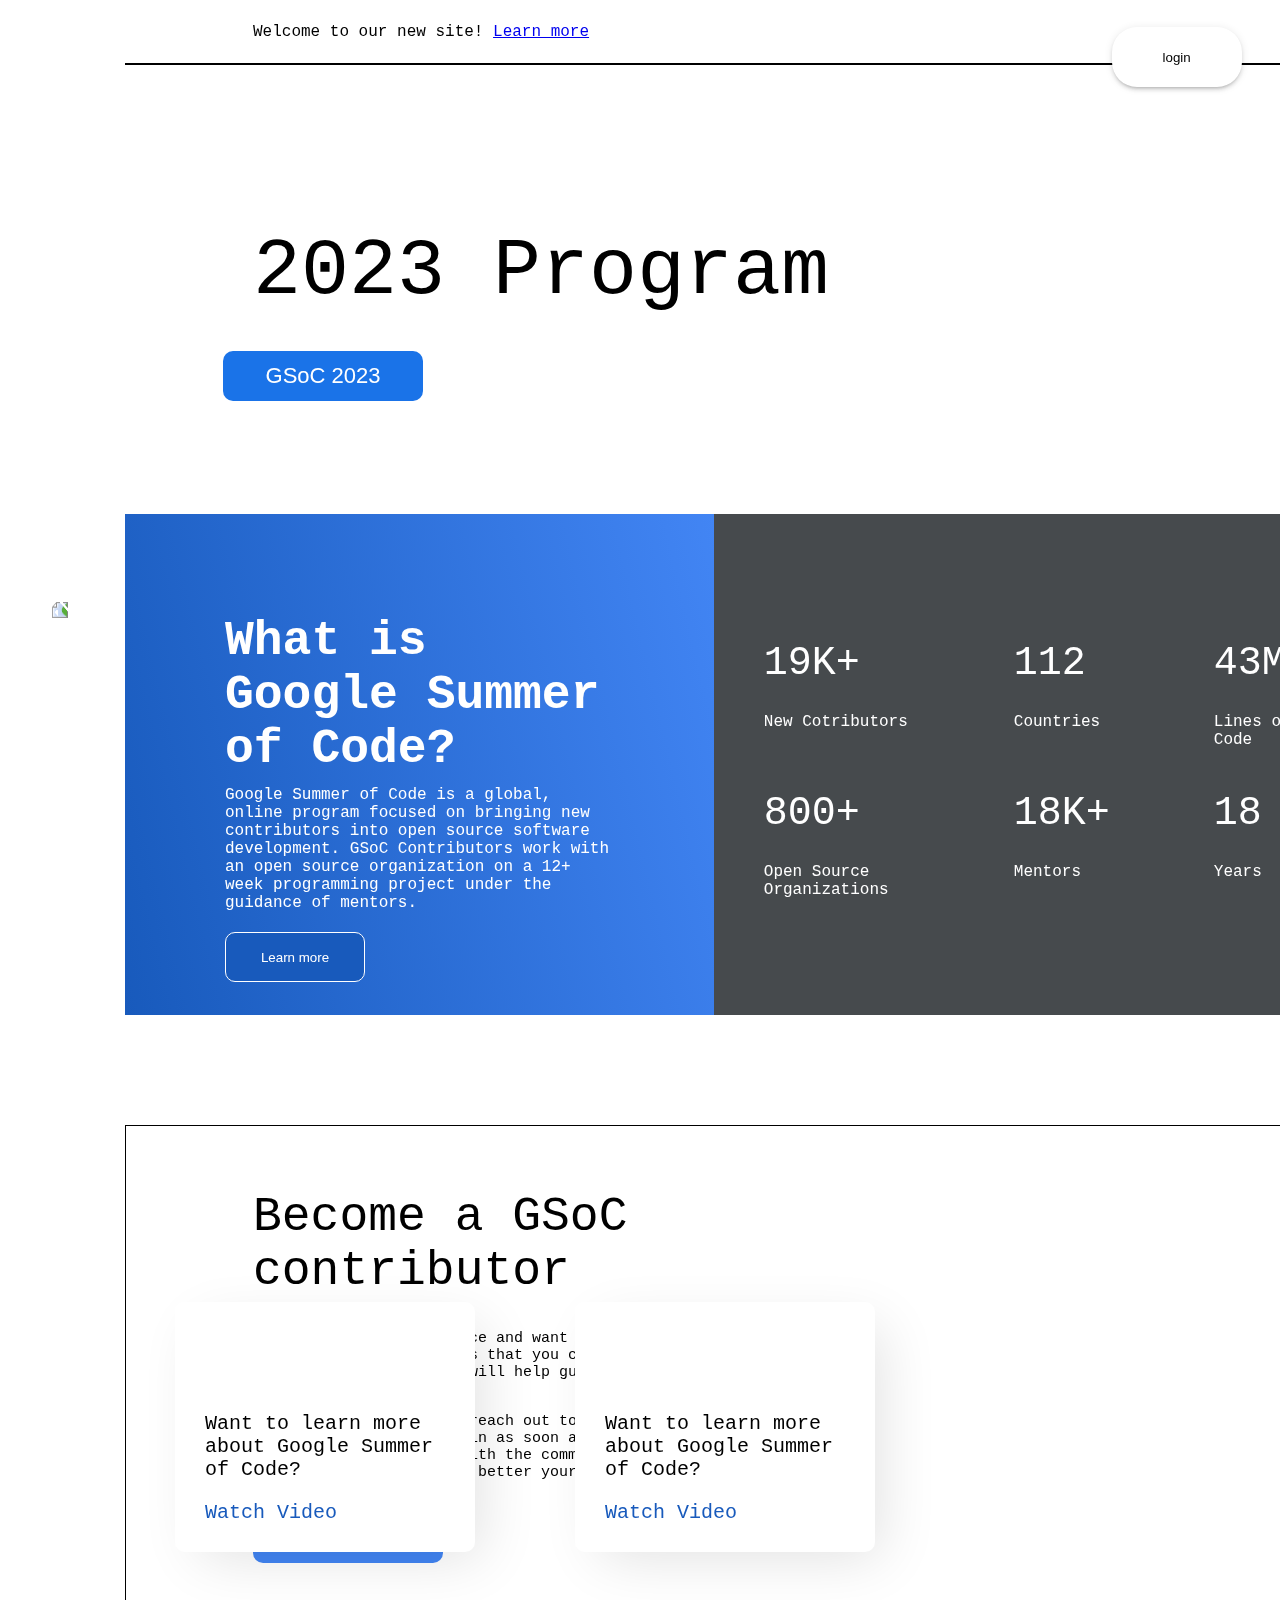
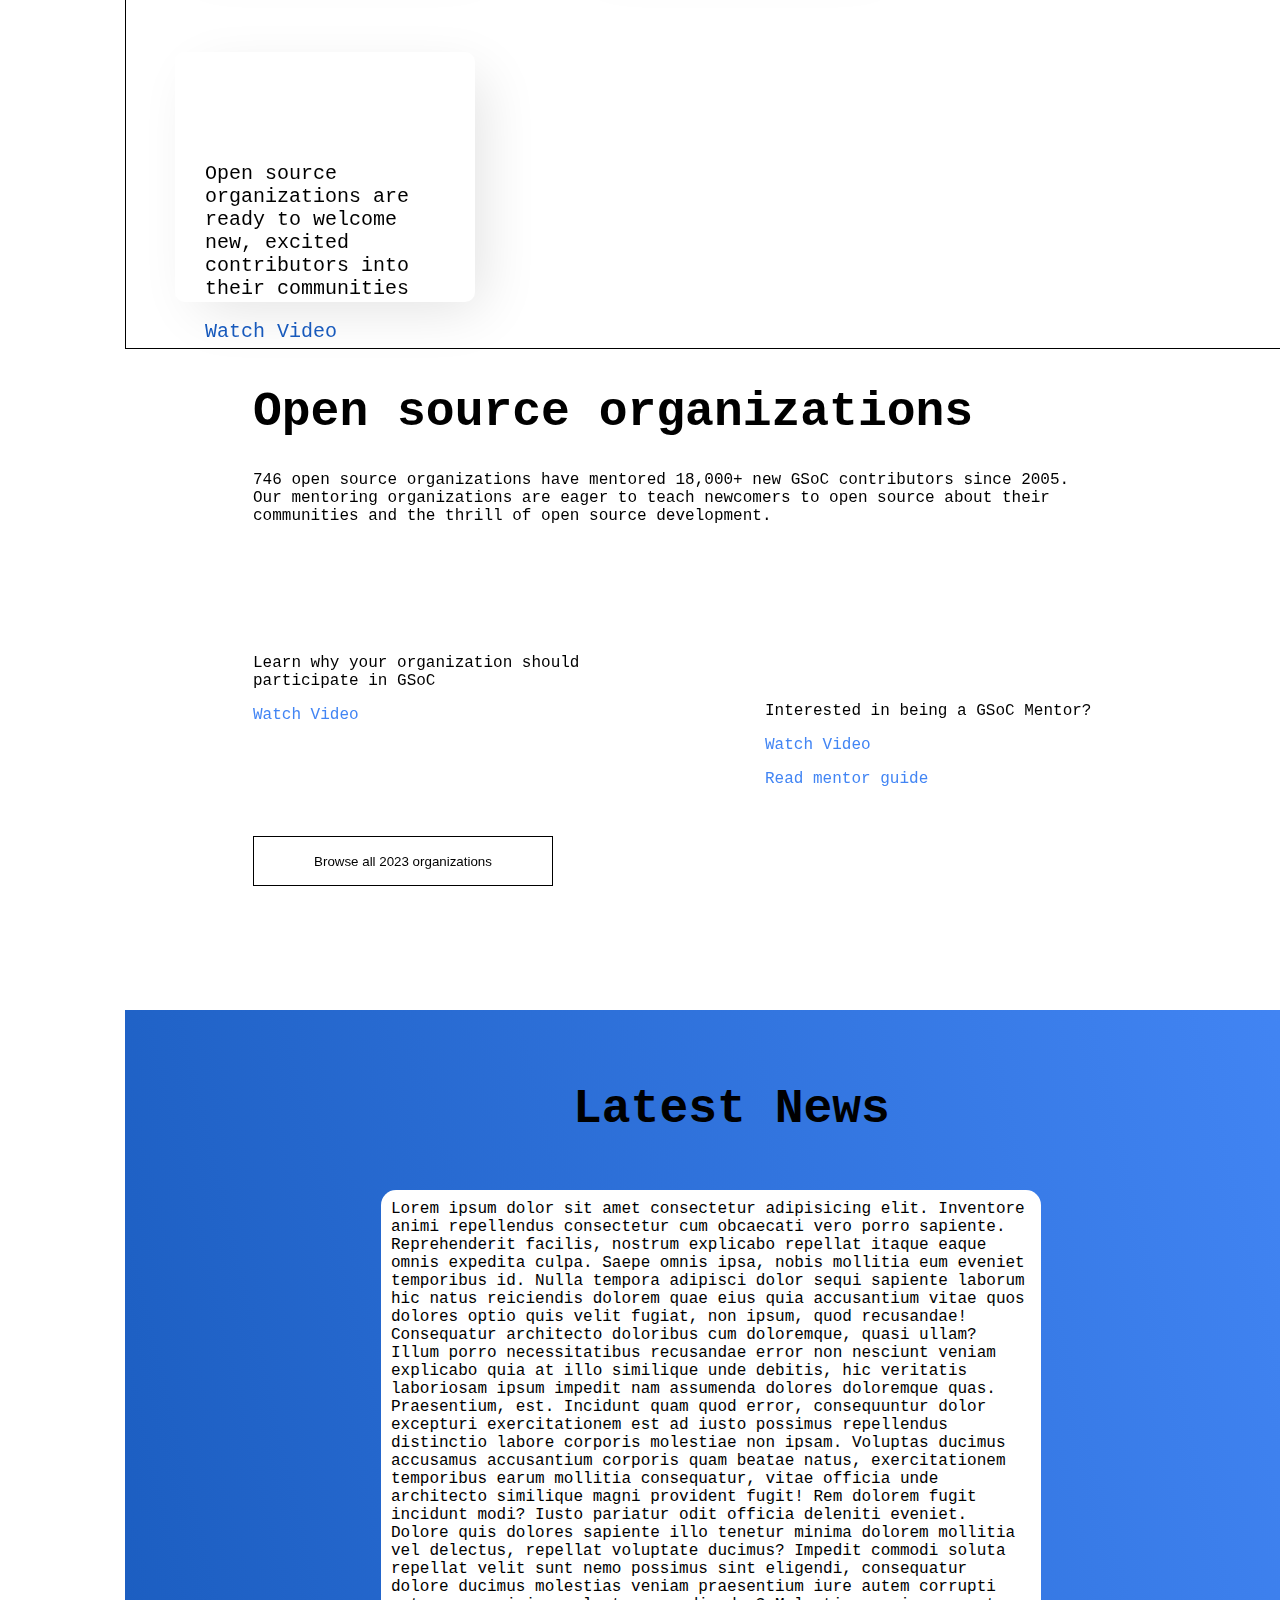
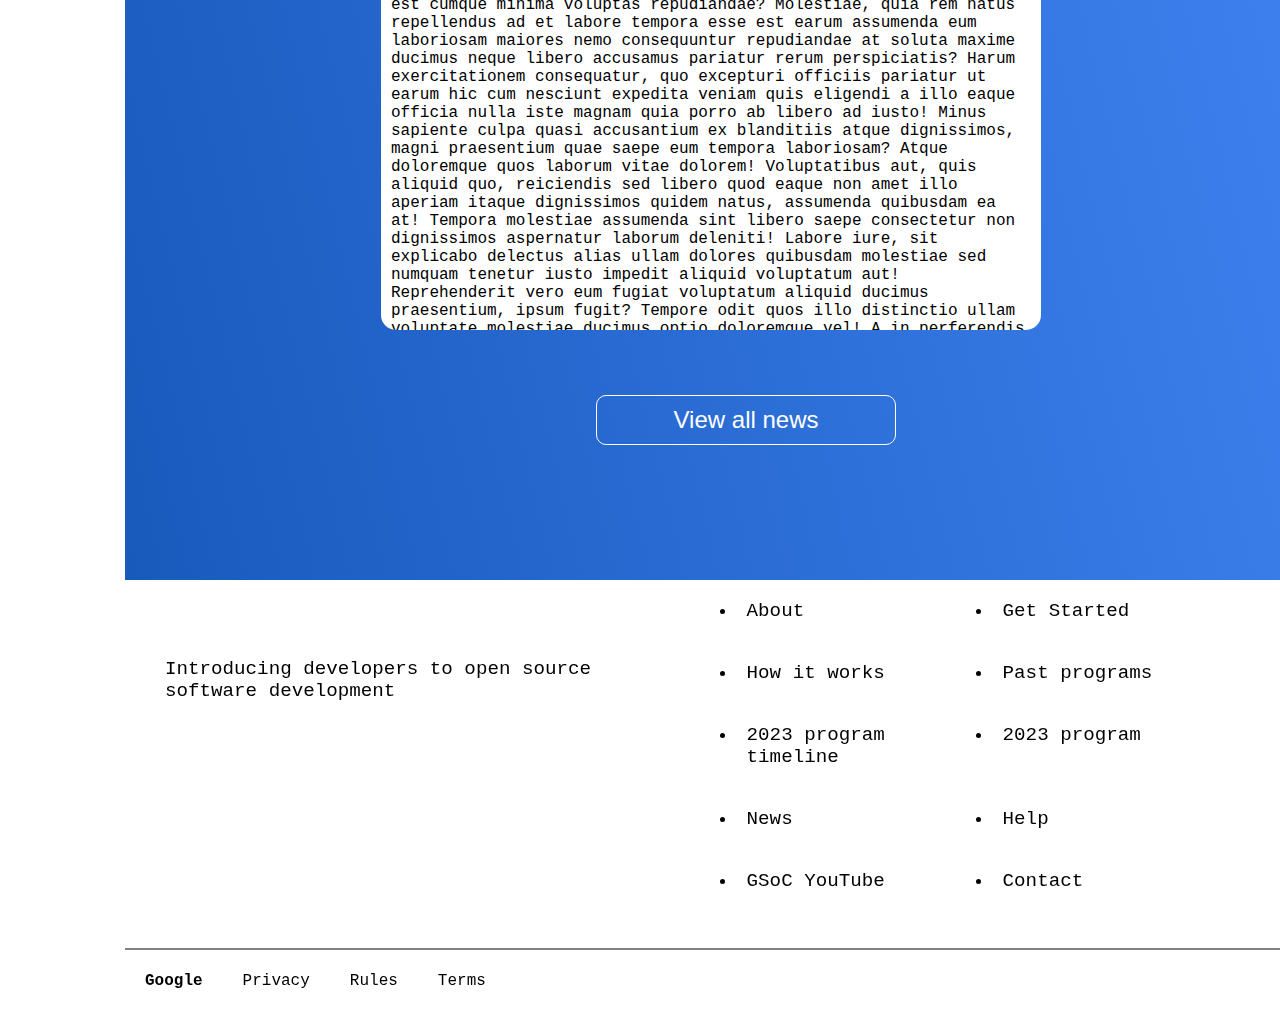
==== index.html @ a4822c87 "Add files via upload" ====
<!DOCTYPE html>
<html lang="en">
<head>
    <meta charset="UTF-8">
    <meta name="viewport" content="width=device-width, initial-scale=1.0">
    <title>GSoC Clone</title>
    <link rel="stylesheet" href="style.css">
</head>
<body>
    
    <button class="login">login <img src="req/person-solid.svg" alt="">

    </button>
    
    
    <div class="leftSideBar">
        <button class="ham-btn bars"></button>
        <img src="req/logo.svg" class="vertical-text">
    </div>
    <div class="hamSlider">
        <ul>
            <li><a href="./redirect.html" target="_blank">Home</a</li>
                <li><a href="./redirect.html" target="_blank">About</a></li>
                <li><a href="./redirect.html" target="_blank">How it works</a></li>
                <li><a href="./redirect.html" target="_blank">Get started</a></li>
                <li><a href="./redirect.html" target="_blank">Past programs</a></li>
            </ul>
        </div>
    <div class="bg-black">    
    <nav class="navbar">
        <div>Welcome to our new site! <a href="Learn-more">Learn more</a></div>
        <hr />
    </nav>
    <div class="main">
        <div class="content">
            <img src="req/logo.svg" alt="">
            <h1>2023 Program</h1>
            <button class="mainbtn" >GSoC 2023</button>
        </div>
        <div class="right">
        </div>
    </div>

    <div class="belowMain">
        <div class="left">
            <h1>What is Google Summer of Code?</h1>
            <p>Google Summer of Code is a global, online program focused on bringing new contributors into open source software development. GSoC Contributors work with an open source organization on a 12+ week programming project under the guidance of mentors.</p>
            <button class="learn"> Learn more</button>
        </div>
        <div class="RIGHT">
            <div class="box">
                <h1>19K+</h1>
                <p> New Cotributors</p>
            </div>
            <div class="box">
                <h1>112</h1>
                <p>Countries</p>
            </div>
            <div class="box">
                <h1>43M+</h1>
                <p>Lines of Code</p>
            </div>
            <div class="box">
                <h1>800+</h1>
                <p>Open Source Organizations</p>
            </div>
            <div class="box">
                <h1>18K+</h1>
                <p>Mentors</p>
            </div>
            <div class="box">
                <h1>18</h1>
                <p>Years</p>
            </div>
        </div>
    </div>

    <div class="becomeContrubitor">
        <div class="con-con">
            <h1>Become a GSoC contributor</h1>
            <p>Are you new to open source and want to learn more about some interesting projects that you can contribute to? Join GSoC where mentors will help guide you on your journey!</p>

            <p>It is very important to reach out to the organizations that you are interested in as soon as possible. The more conversations you have with the community before you submit your proposal the better your chances of being selected into the GSoC.</p>
            <button>View 2023 project list</button>
        </div>
        <div class="card-holder">
            <div class="cards">
                <div class="logo"><img src="req/circle-play-regular.svg" alt=""></div>
                <div class="texts">Want to learn more about Google Summer of Code?</div>
                <p >Watch Video</p>
            </div>
            <div class="cards">
                <div class="logo"><img src="req/lightbulb-solid.svg" alt=""></div>
                <div class="texts">Want to learn more about Google Summer of Code?</div>
                <p >Watch Video</p>
            </div>
            <div class="cards">
                <div class="logo"><img src="req/person-solid.svg" alt=""></div>
                <div class="texts">Open source organizations are ready to welcome new, excited contributors into their communities</div>
                <p >Watch Video</p>
            </div>
        </div>
        <hr>
    </div>

    <div class="openSource">
        <div class="context">
            <h1>Open source organizations</h1>
            <p>746 open source organizations have mentored 18,000+ new GSoC contributors since 2005. Our mentoring organizations are eager to teach newcomers to open source about their communities and the thrill of open source development.</p>
        </div>
        <div class="le">
            <p>Learn why your organization should participate in GSoC</p>
            <p class="p-class">Watch Video</p>
        </div>
        <div class="ri">
            <p>Interested in being a GSoC Mentor?</p>
            <p class="p-class">Watch Video</p>
            <p class="p-class"> Read mentor guide</p>
        </div>
        <div >
            <button class="br">Browse all 2023 organizations</button>
        </div>
    </div>


    <div class="latestNews">
        <img src="req/style-home.svg" alt="">
        <h1>Latest News</h1>
        <div class="scroll">
            Lorem ipsum dolor sit amet consectetur adipisicing elit. Inventore animi repellendus consectetur cum obcaecati vero porro sapiente. Reprehenderit facilis, nostrum explicabo repellat itaque eaque omnis expedita culpa. Saepe omnis ipsa, nobis mollitia eum eveniet temporibus id. Nulla tempora adipisci dolor sequi sapiente laborum hic natus reiciendis dolorem quae eius quia accusantium vitae quos dolores optio quis velit fugiat, non ipsum, quod recusandae! Consequatur architecto doloribus cum doloremque, quasi ullam? Illum porro necessitatibus recusandae error non nesciunt veniam explicabo quia at illo similique unde debitis, hic veritatis laboriosam ipsum impedit nam assumenda dolores doloremque quas. Praesentium, est. Incidunt quam quod error, consequuntur dolor excepturi exercitationem est ad iusto possimus repellendus distinctio labore corporis molestiae non ipsam. Voluptas ducimus accusamus accusantium corporis quam beatae natus, exercitationem temporibus earum mollitia consequatur, vitae officia unde architecto similique magni provident fugit! Rem dolorem fugit incidunt modi? Iusto pariatur odit officia deleniti eveniet. Dolore quis dolores sapiente illo tenetur minima dolorem mollitia vel delectus, repellat voluptate ducimus? Impedit commodi soluta repellat velit sunt nemo possimus sint eligendi, consequatur dolore ducimus molestias veniam praesentium iure autem corrupti est cumque minima voluptas repudiandae? Molestiae, quia rem natus repellendus ad et labore tempora esse est earum assumenda eum laboriosam maiores nemo consequuntur repudiandae at soluta maxime ducimus neque libero accusamus pariatur rerum perspiciatis? Harum exercitationem consequatur, quo excepturi officiis pariatur ut earum hic cum nesciunt expedita veniam quis eligendi a illo eaque officia nulla iste magnam quia porro ab libero ad iusto! Minus sapiente culpa quasi accusantium ex blanditiis atque dignissimos, magni praesentium quae saepe eum tempora laboriosam? Atque doloremque quos laborum vitae dolorem! Voluptatibus aut, quis aliquid quo, reiciendis sed libero quod eaque non amet illo aperiam itaque dignissimos quidem natus, assumenda quibusdam ea at! Tempora molestiae assumenda sint libero saepe consectetur non dignissimos aspernatur laborum deleniti! Labore iure, sit explicabo delectus alias ullam dolores quibusdam molestiae sed numquam tenetur iusto impedit aliquid voluptatum aut! Reprehenderit vero eum fugiat voluptatum aliquid ducimus praesentium, ipsum fugit? Tempore odit quos illo distinctio ullam voluptate molestiae ducimus optio doloremque vel! A in perferendis maiores fugiat consequuntur sint modi maxime quod nobis tempore praesentium veniam reiciendis, natus corporis aspernatur culpa beatae, aut rerum! Dolorum repudiandae ad voluptas rem veritatis, non sunt in nesciunt adipisci expedita consequatur. Ipsam facere sed doloremque porro nulla molestias libero ratione nisi corporis, rem quam delectus eos! Assumenda, saepe minima? Vitae deserunt optio aspernatur quibusdam mollitia excepturi error similique fugiat necessitatibus perferendis dolores temporibus adipisci labore voluptas, eum, quo facere nulla quisquam architecto numquam. Ullam et, sequi aut neque ratione cupiditate id facere reprehenderit a aliquam sit eveniet aspernatur eius quibusdam possimus aliquid ducimus repellat esse ipsum ad iure laudantium voluptatum. Temporibus vel ipsa, voluptates laborum modi inventore quae est! Corrupti vitae nesciunt itaque sint impedit nobis consequuntur voluptatum quia! Vel officiis commodi magnam architecto porro, perspiciatis labore quasi modi deleniti eligendi, a eum? Omnis repudiandae asperiores libero, soluta, aliquam voluptatum mollitia dolore a sit molestiae perferendis ipsa nobis? Veniam excepturi possimus deleniti, tempore omnis magni neque ea! Lorem ipsum dolor sit, amet consectetur adipisicing elit. Error voluptatibus atque repellat, expedita unde magnam ipsum et ea suscipit repellendus totam modi placeat incidunt nobis dolor quam ex blanditiis sit.
        </div>
        <button>View all news</button>
    </div>



    <div class="footer">
        <div class="lleft">
            <img src="req/logo.svg" alt="">
            <p>Introducing developers to open source software development</p>
        </div>
        <div class="rright">
                <li>About</li>
                <li>Get Started</li>
                <li>How it works</li>
                <li>Past programs</li>
                <li>2023 program timeline</li>
                <li>2023 program</li>
                <li>News</li>
                <li>Help</li>
                <li>GSoC YouTube</li>
                <li>Contact</li>
            </ul>
        </div>
        <hr>
        <div class="last">
            <li style="font-weight: bolder;">Google</li>
            <li>Privacy</li>
            <li>Rules</li>
            <li>Terms</li>
        </div>
    </div>
    </div>  

    <script src="script.js"></script>
</body>
</html>
---- style.css ----
@keyframes slideIn {
    0%{
        transform: translateX(-100%);
    }
    100%{
        transform: translateX(0%);
    }
}
@keyframes slideOut {
    0%{
        transform: translateX(0%);
    }
    100%{
        transform: translateX(-100%);
        opacity: 0;
    }
}



body{
    padding: 0;
    margin: 0;
    background-color: transparent;
    min-height: 200vh;
    display: flex;
    flex-wrap: wrap;
    font-family: JetBrains Mono,monospace;
}
.login{
    z-index: 10;
    position: fixed;
    right: 3vw;
    top: 3vh;
    height: 60px;
    width: 130px;
    border-radius: 25px;
    background-color: white;
    display: flex;
    justify-content: center;
    align-items: center;
    border: none;
    box-shadow: 0 3px 3px -2px #00000029, 0 3px 4px #0000001d, 0 1px 8px #00000018;
    cursor: pointer;
}
.login img{
    height: 40px;
}

.navbar{
    height: 64px;
    width: calc(100vw - 125px);
    display: flex;
    position: absolute;
    left: 125px;
    display: flex;
    align-items: center;
}
.navbar div{
    margin-left: 10vw;
}
hr{
    border: 0.5px solid black;
    width: calc(100vw - 125px);
    position: absolute;
    top: 55px;
}
  



.leftSideBar{
    height: 100vh;
    width: 8vw;
    position: fixed;
    left: 0;
    z-index: 10;
    
}
.vertical-text{
    transform: rotate(0.75turn);
    transform-origin: center;
    position: absolute;
    top: 50vh;
    left: -100px;
    width: 25vw;
    
}
.ham-btn{
    background: transparent;
    color: black;
    height: 50px;
    width: 40px;
    border: none;
    margin: 40px;
    cursor: pointer;
    padding: 5px;
    background-repeat: no-repeat;
    background-size: contain;
}
.bars{
    background-image: url(req/bars-solid.svg);
}
.cross{
    background-image: url(req/xmark-solid.svg);
}
.border{
    border: 2px solid rgb(101, 101, 191);
    border-radius: 10px;
}



.hamSlider{
    width: 400px;
    height: 100vh;
    position: fixed;
    left: 125px;
    background-color: white;
    font-size: 25px;
    opacity: 0;
    z-index: -2;
}

ul a{
    text-decoration: none;
    color: black;
    margin: 20px;
    font-family: inherit;
    font-style: italic;
}
ul :hover{
    color: rgb(25, 144, 144);
}
ul{
    list-style-type:"|";
    margin-top: 100px;
}
li{
    margin-top: 15px;
}




.main{
    height: 50vh;
    width: calc(100vw - 8vw);
    position: absolute;
    top: 64px;
    left: 125px;
    overflow: hidden;
}
.right{
    height: 100vh;
    width:50vw;
    background-repeat: no-repeat;
    background-size: cover;
    background-image: url(req/style-home.svg);
    position: absolute;
    right: 0;
    transform: skew(-30deg, 20deg);
    filter: blur(5px);
    opacity: 80%;
}
.content{
    font-family: JetBrains Mono,monospace;
    position: absolute;
    top: 10vh;
    left: 10vw;
    z-index: 5;
}
.content img{
    width: 300px;
    margin: -30px;
}
.content h1{
    font-size: 5rem;
    font-weight: lighter;
}
.content button{
    background-color: #1a73e8;
    width: 200px;
    height: 50px;
    border-radius: 10px;
    border: 0px;
    font-size: 22px;
    color: white;
    cursor: pointer;
    margin: -30px;
}




.belowMain{
    display: flex;
    position: absolute;
    left: 125px;
    top: calc(50vh + 64px);
}
.belowMain .left{
    width: 46vw;
    background: linear-gradient(76.51deg,#185abc,#4285f4);
    font-family: JetBrains Mono,monospace;
    color: white;
}
.belowMain .left h1{
    margin: 100px 100px 0px 100px;
    font-size: 3rem;
}
.belowMain .left p{
    margin: 10px 100px 0px 100px;
}
.belowMain .left button{
    margin: 20px 100px 20px 100px;
    border-radius: 10px;
    border: 1px solid white;
    height: 50px;
    width: 140px;
    background-color: #185abc ;
    color: white;
    cursor: pointer;
}
.belowMain .RIGHT{
    width: 45vw;
    background-color: #3c4043f2;
    display: grid;
    grid-template-columns: 250px 200px 200px;
    padding: 100px 0px;
}
.belowMain .RIGHT .box{
    margin: 0px 50px;
    color: white;
}
.belowMain .RIGHT .box h1{
    font-size: 2.5rem;
    font-weight: lighter;
    font-family: JetBrains Mono,monospace;

}





.becomeContrubitor{
    height: 100vh;
    width: calc(100vw - 8vw);
    position: absolute;
    left: 125px;
    top: 118vh;
}
.con-con{
    width: 55vw;
    margin: 10vw;
}
.con-con h1{
    font-family: JetBrains Mono,monospace;
    font-size: 3rem;
    font-weight: lighter;
}
.con-con p{
    width: 40vw;
    font-family: JetBrains Mono,monospace;
    font-size: 15px;
}
.con-con button{
    background-color:#4285f4;
    height: 50px;
    width: 190px;
    border-radius: 10px;
    border: none;
    color: white;
    font-size: 15px;
}
.cards{
    height: 250px;
    background-color: white;
    width: 300px;
    border-radius: 10px;
    box-shadow: 15px 15px 54px -10px #0000001f;
    box-sizing: border-box;
    margin: 50px;
    font-size: 20px;
    padding: 0px 30px;
}
.cards .logo{
    height: 50px;
    width: 50px;
    margin: 30px;
    color:#185abc;
}

.cards p{
    text-decoration: none;
    color: #185abc;
    margin-top: 20px;
}
.card-holder{
    display: flex;
    flex-wrap: wrap;
    position: absolute;
    bottom: 10px;
}
.becomeContrubitor hr{
    position: absolute;
    bottom: 5px;
}


.openSource{
    position: absolute;
    background: transparent;
    top: 217vh;
    height: 70vh;
    width: calc(100vw - 8vw);
    left: 125px;
    font-family: JetBrains Mono,monospace;
    display: grid;
}
.openSource .context{
    font-weight: lighter;
    margin-left: 10vw;
    width: 65vw;
}
.openSource .context h1{
    font-size: 3rem;
}
.le{
    display: inline;
    margin-left: 10vw;
    width: 30vw;
}
.ri{
    margin-left: 50vw;
    position: absolute;
    top: 37vh;
}
.p-class{
    color:#4285f4;
}
.br{
    margin-left: 10vw;
    height:50px;
    width: 300px;
    background-color: white;
    border: 0.1px solid black;
    cursor: pointer;
}



.latestNews{
    height: 130vh;
    width: calc(100vw - 8vw);
    background: linear-gradient(76.51deg,#185abc,#4285f4);
    position: absolute;
    top: 290vh;
    left: 125px;
    background-size: contain;
    overflow: hidden;
    display: flex;
    align-items: center;
}
.latestNews img{
    height: 100%;
    opacity: 10%;
    filter: blur(3px);
}
.latestNews h1{
    position: absolute;
    top: 8vh;
    left: 35vw;
    font-size: 3rem;
    margin: 0 0 10vh 0;
}
.scroll{
    height: 80vh;
    width: 50vw;
    background-color: white;
    margin: 0 20vw;
    position: absolute;
    top: 20vh;
    border-radius: 15px;
    padding: 10px;
    overflow: hidden;
}
.latestNews button{
    height: 50px;
    width: 300px;
    background-color: transparent;
    border-radius: 10px;
    padding: 5px;
    position: absolute;
    bottom: 15vh;
    border: solid 1px white;
    left: 40%;
    color: white;
    font-size: 1.5rem;
}

.footer{
    position: absolute;
    top: 420vh;
    height: 50vh;
    width: calc(100vw - 8vw);
    left: 125px;
    display: grid;
    grid-template-columns: 40vw 40vw;
}
.lleft{
    height: calc(100% - 10vh);
    padding: 40px;
}
.lleft p{
    font-size: 1.2rem;
    margin-top: 20px;
}
.rright{
    display: grid;
    grid-template-columns: 20vw 20vw;
    font-size: 1.2rem;
    position: absolute;
    right: 5vw;
}
.rright li{
    margin: 10px;
    padding: 10px;
}
.footer hr{
    position: absolute;
    border: 1px solid gray;
    top: 40vh;
}
.last{
    bottom: 20px;
    position: absolute;
    display: flex;


}
.last li{
    list-style: none;
    padding: 20px;
    font-size: 1rem;
}
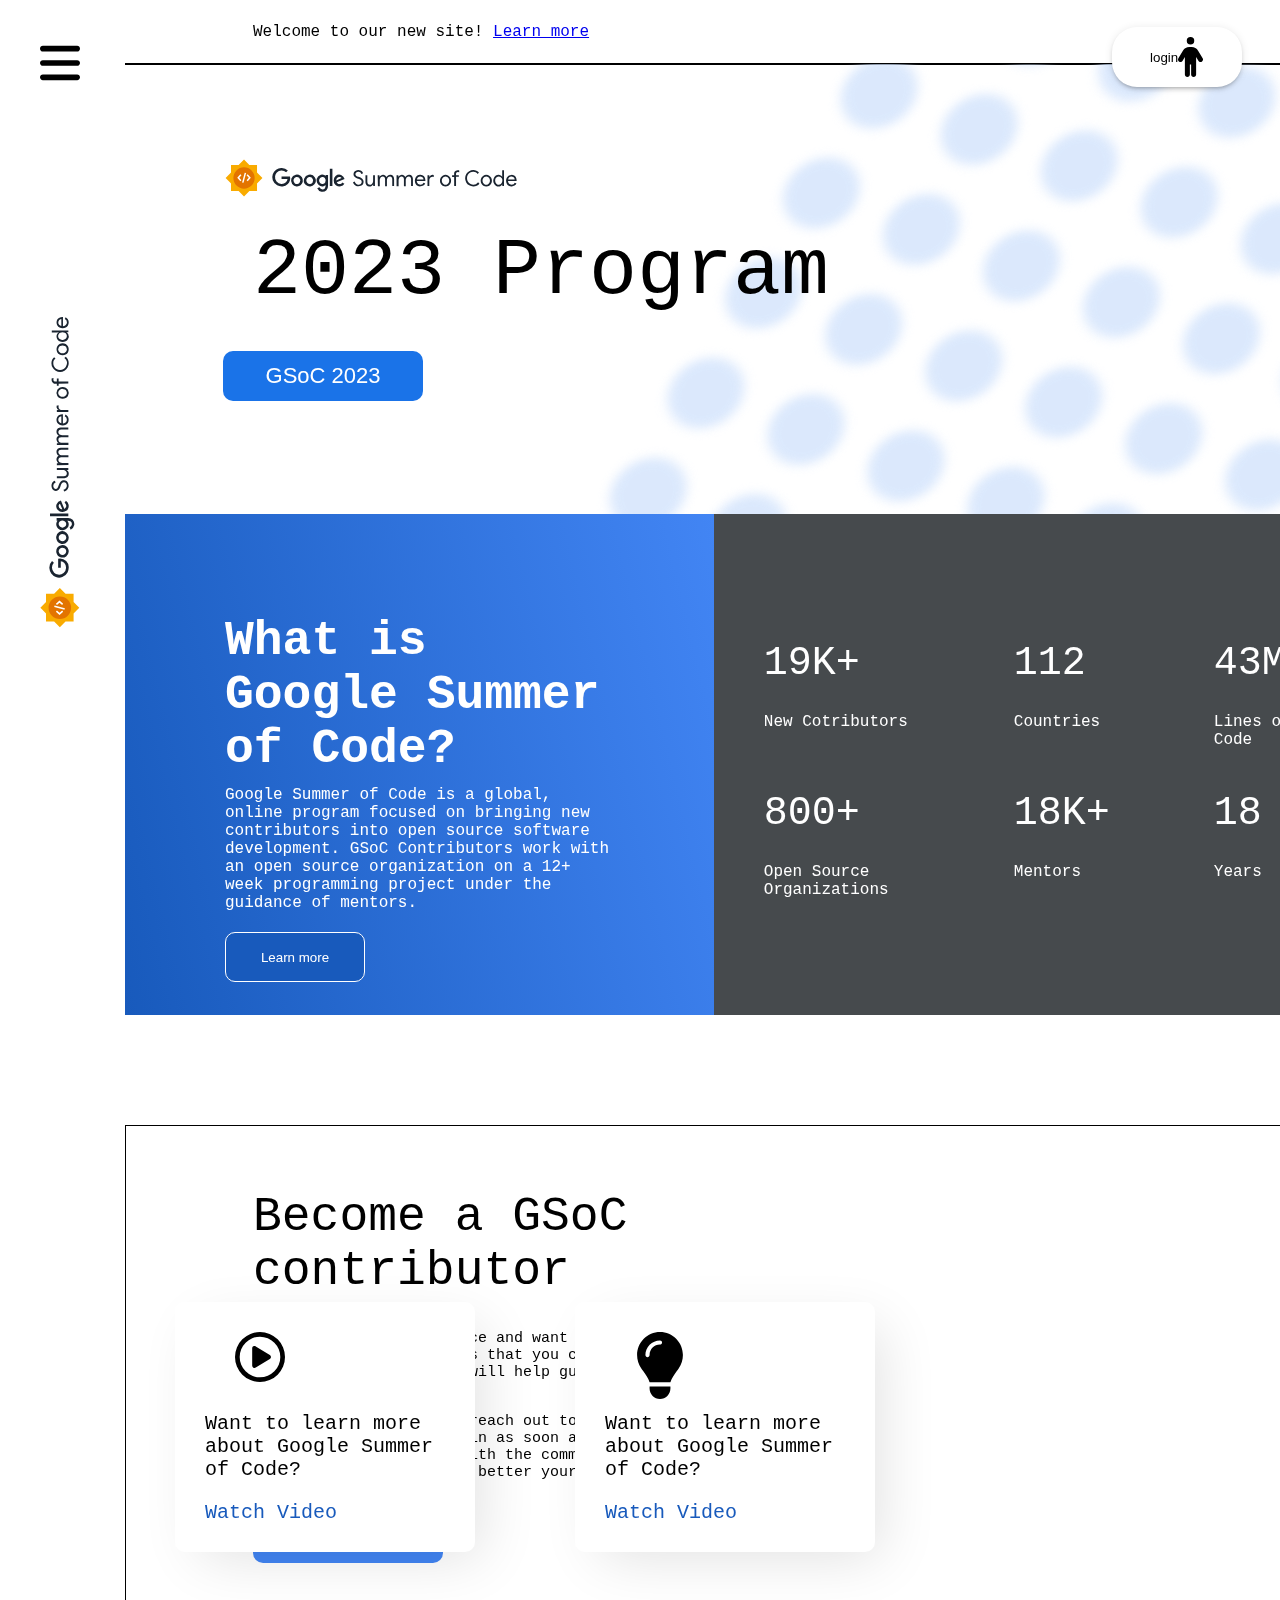
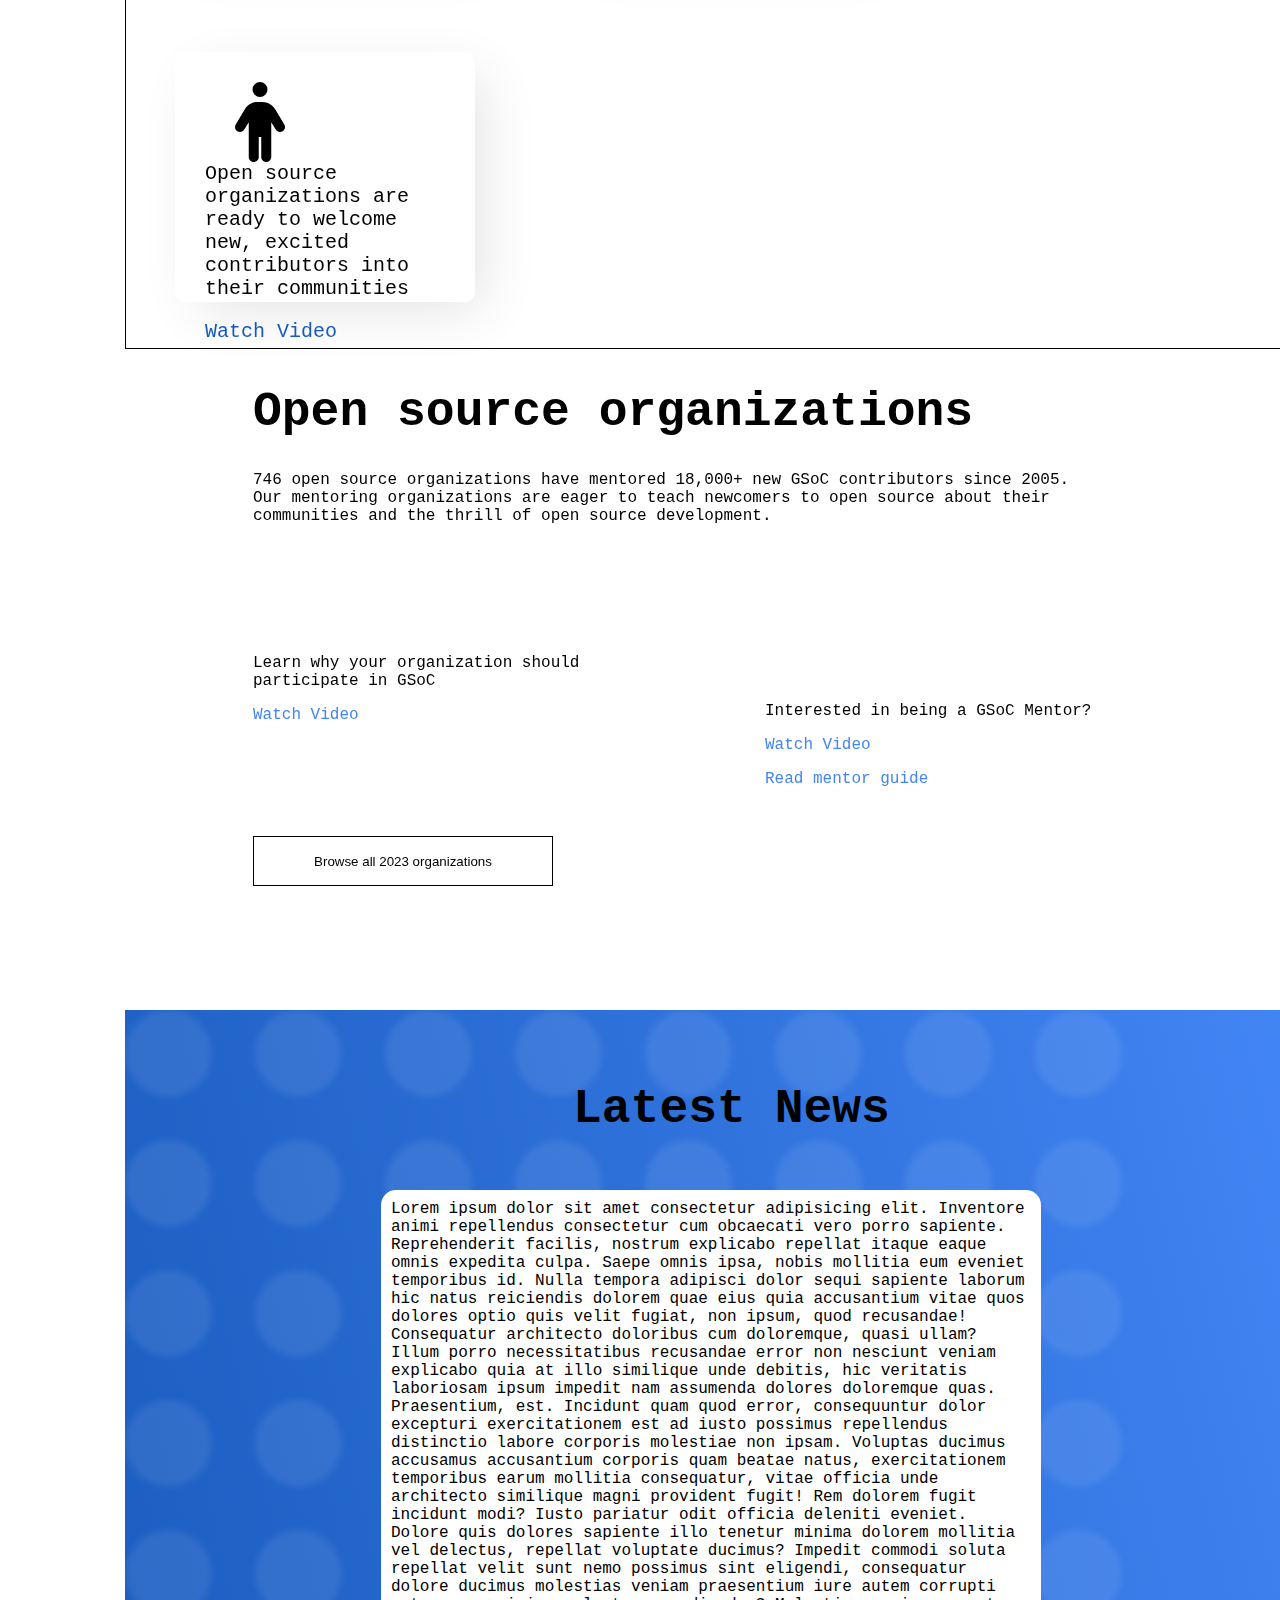
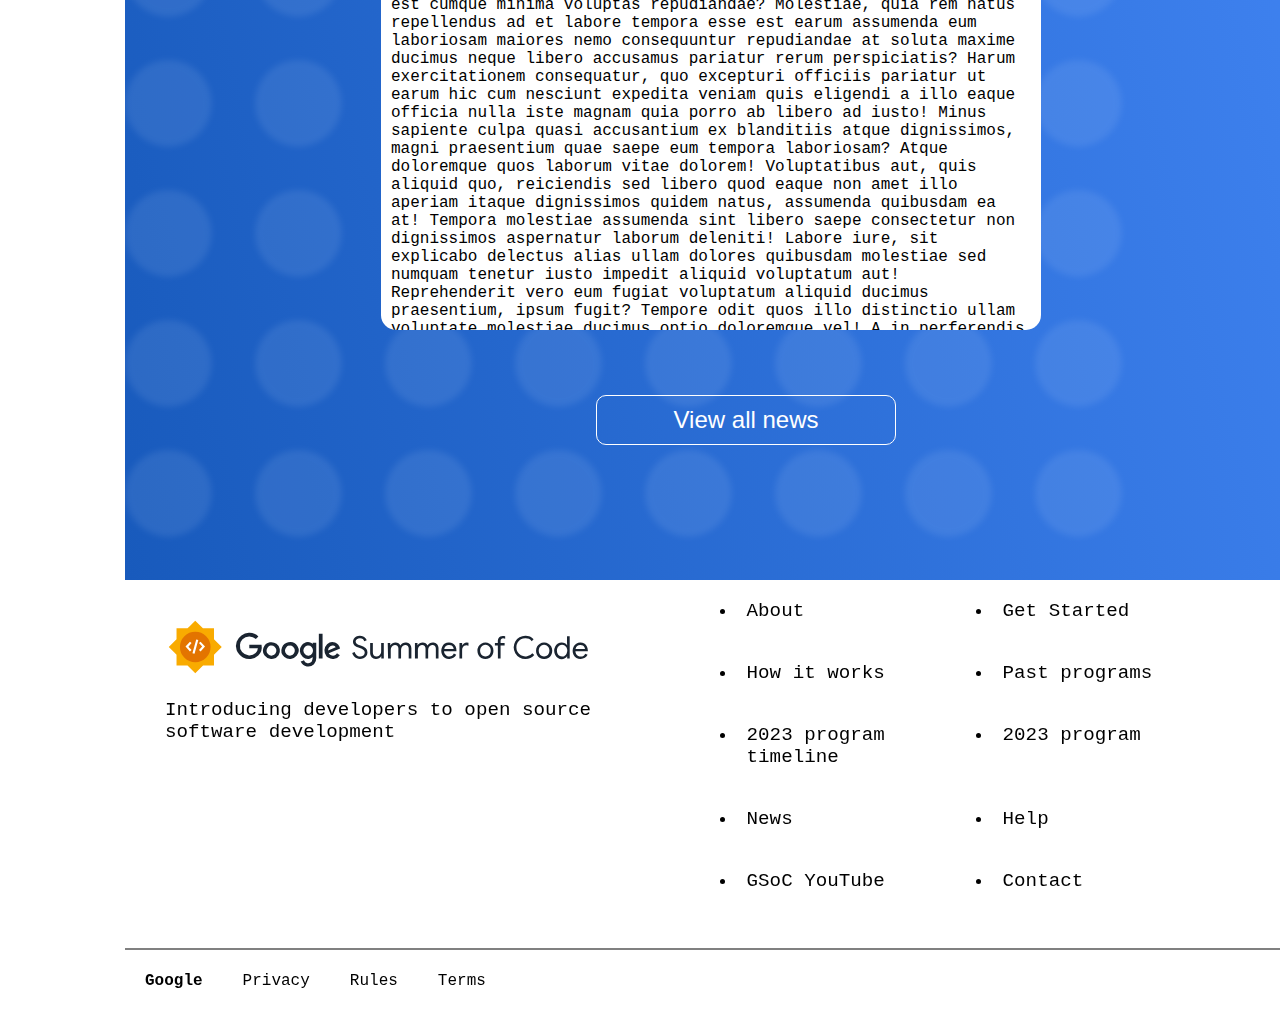
==== commit 8bbfbd01: "Update index.html" ====
--- a/index.html
+++ b/index.html
@@ -2,6 +2,7 @@
 <html lang="en">
 <head>
     <meta charset="UTF-8">
+    <link rel="shortcut icon" type="x-icon" href="req/siteIcon.png">
     <meta name="viewport" content="width=device-width, initial-scale=1.0">
     <title>GSoC Clone</title>
     <link rel="stylesheet" href="style.css">
@@ -164,4 +165,4 @@
 
     <script src="script.js"></script>
 </body>
-</html>+</html>
